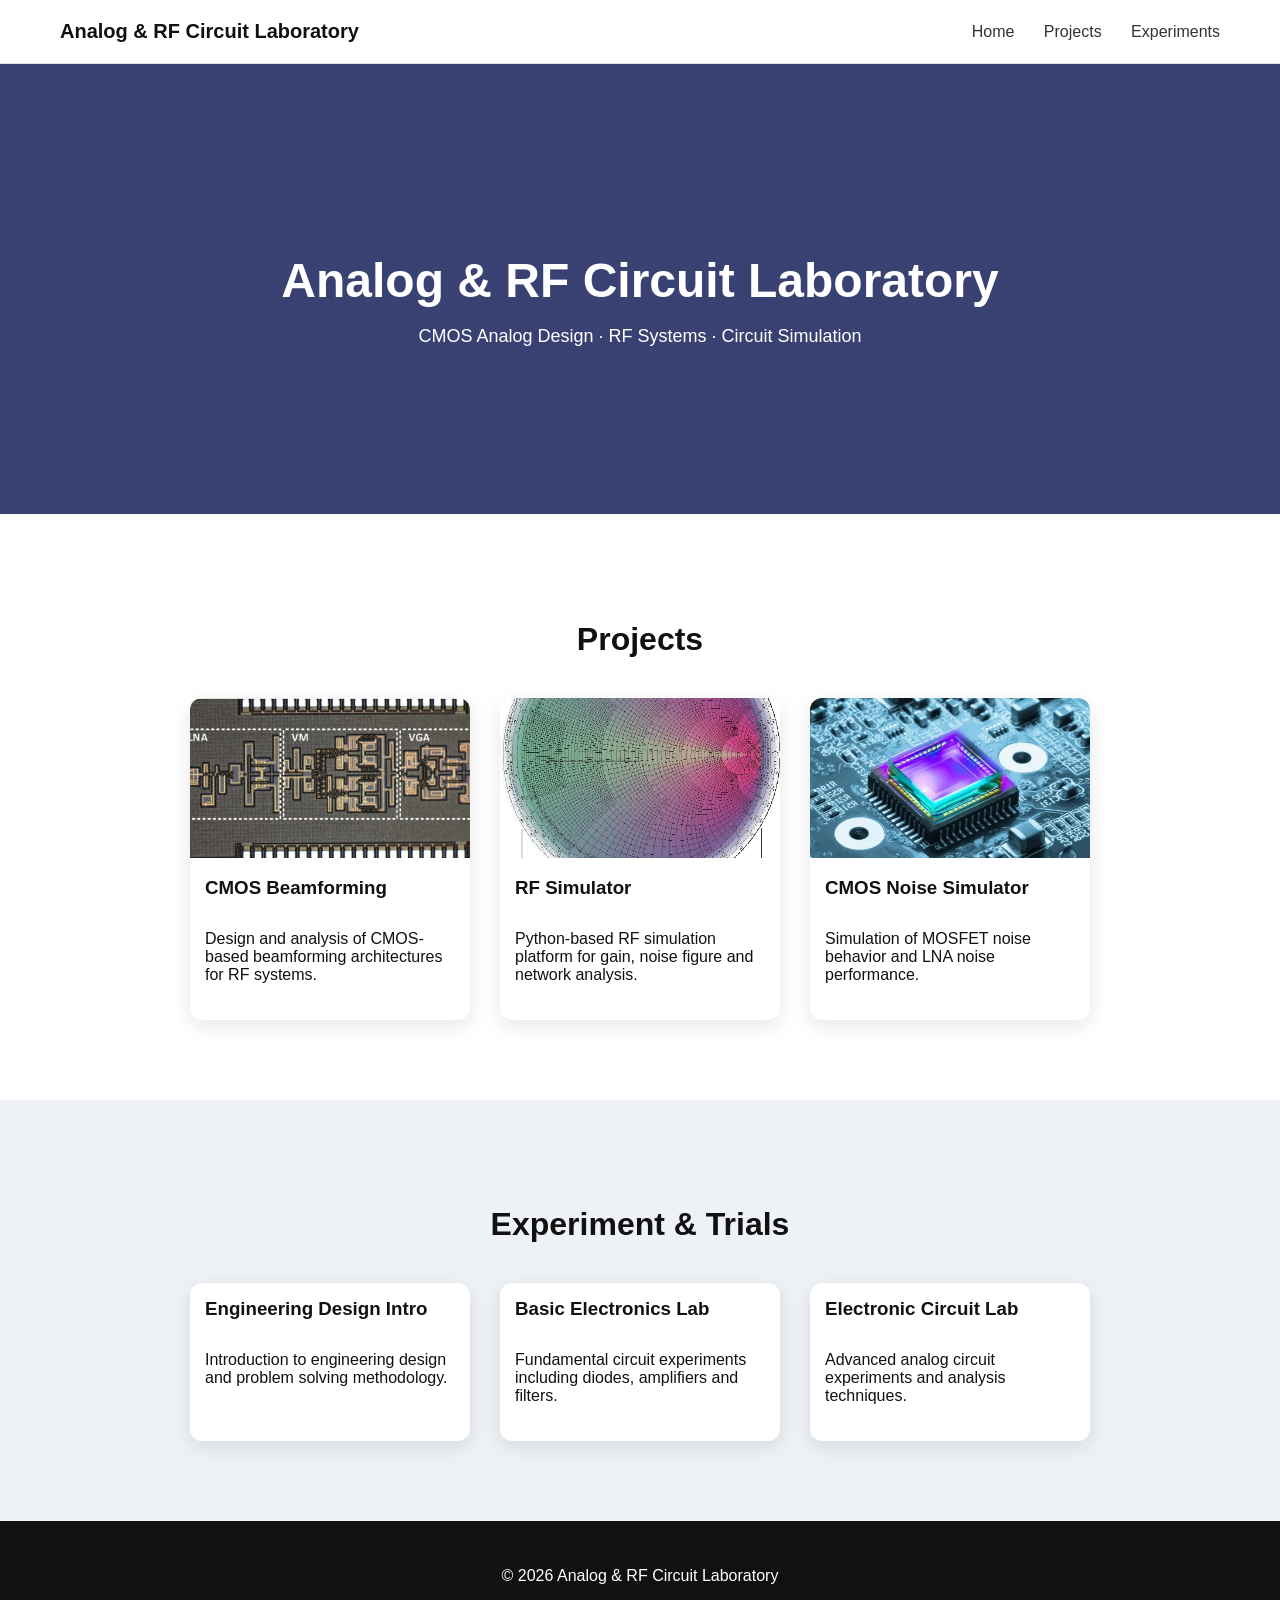
==== index.html @ fc39c9f8 "Update index.html" ====
<!DOCTYPE html>
<html lang="en">
<head>

<meta charset="UTF-8">
<title>Analog & RF Circuit Laboratory</title>

<link rel="stylesheet" href="style.css">

</head>

<body>

<header>

<div class="logo">
Analog & RF Circuit Laboratory
</div>

<nav>

<a href="#">Home</a>
<a href="#">Projects</a>
<a href="#">Experiments</a>

</nav>

</header>

<section class="hero">

<div class="hero-content">

<h1>Analog & RF Circuit Laboratory</h1>

<p>
CMOS Analog Design · RF Systems · Circuit Simulation
</p>

</div>

</section>


<section class="projects">

<h2>Projects</h2>

<div class="card-container">

<div class="card">

<img src="images/CMOS beam.png">

<h3>CMOS Beamforming</h3>

<p>
Design and analysis of CMOS-based beamforming architectures
for RF systems.
</p>

</div>


<div class="card">

<img src="images/Smith-Chart.jpg">

<h3>RF Simulator</h3>

<p>
Python-based RF simulation platform for gain,
noise figure and network analysis.
</p>

</div>


<div class="card">

<img src="images/cmos-integrated-circuits.webp">

<h3>CMOS Noise Simulator</h3>

<p>
Simulation of MOSFET noise behavior and
LNA noise performance.
</p>

</div>

</div>

</section>


<section class="experiments">

<h2>Experiment & Trials</h2>

<div class="card-container">

<div class="card">

<h3>Engineering Design Intro</h3>

<p>
Introduction to engineering design and
problem solving methodology.
</p>

</div>


<div class="card">

<h3>Basic Electronics Lab</h3>

<p>
Fundamental circuit experiments including
diodes, amplifiers and filters.
</p>

</div>


<div class="card">

<h3>Electronic Circuit Lab</h3>

<p>
Advanced analog circuit experiments and
analysis techniques.
</p>

</div>

</div>

</section>


<footer>

<p>© 2026 Analog & RF Circuit Laboratory</p>

</footer>

</body>
</html>
---- style.css ----
body{

font-family: Arial, Helvetica, sans-serif;
margin:0;
background:#f5f7fa;
color:#111;

}

header{

display:flex;
justify-content:space-between;
align-items:center;

padding:20px 60px;

background:white;

border-bottom:1px solid #ddd;

}

.logo{

font-size:20px;
font-weight:bold;

}

nav a{

margin-left:25px;
text-decoration:none;
color:#333;
font-weight:500;

}


/* HERO */

.hero{

height:450px;

background-image:
linear-gradient(rgba(10,20,80,0.8),rgba(10,20,80,0.8)),
url("https://upload.wikimedia.org/wikipedia/commons/4/4b/Common_source_amplifier.svg");

background-size:cover;
background-position:center;

display:flex;
justify-content:center;
align-items:center;

text-align:center;
color:white;

}

.hero h1{

font-size:48px;
margin-bottom:10px;

}

.hero p{

font-size:18px;

}


/* PROJECTS */

.projects{

padding:80px 60px;
background:white;

}

.projects h2{

text-align:center;
font-size:32px;
margin-bottom:40px;

}


.card-container{

display:flex;
justify-content:center;
gap:30px;
flex-wrap:wrap;

}


.card{

width:280px;
background:white;

border-radius:12px;

box-shadow:0 6px 20px rgba(0,0,0,0.1);

overflow:hidden;

transition:0.3s;

}

.card:hover{

transform:translateY(-8px);

box-shadow:0 10px 30px rgba(0,0,0,0.2);

}

.card img{

width:100%;
height:160px;
object-fit:cover;

}

.card h3{

padding:15px;
margin:0;

}

.card p{

padding:0 15px 20px 15px;

}


/* EXPERIMENTS */

.experiments{

padding:80px 60px;
background:#eef2f7;

}

.experiments h2{

text-align:center;
font-size:32px;
margin-bottom:40px;

}


/* FOOTER */

footer{

text-align:center;
padding:30px;
background:#111;
color:white;

}
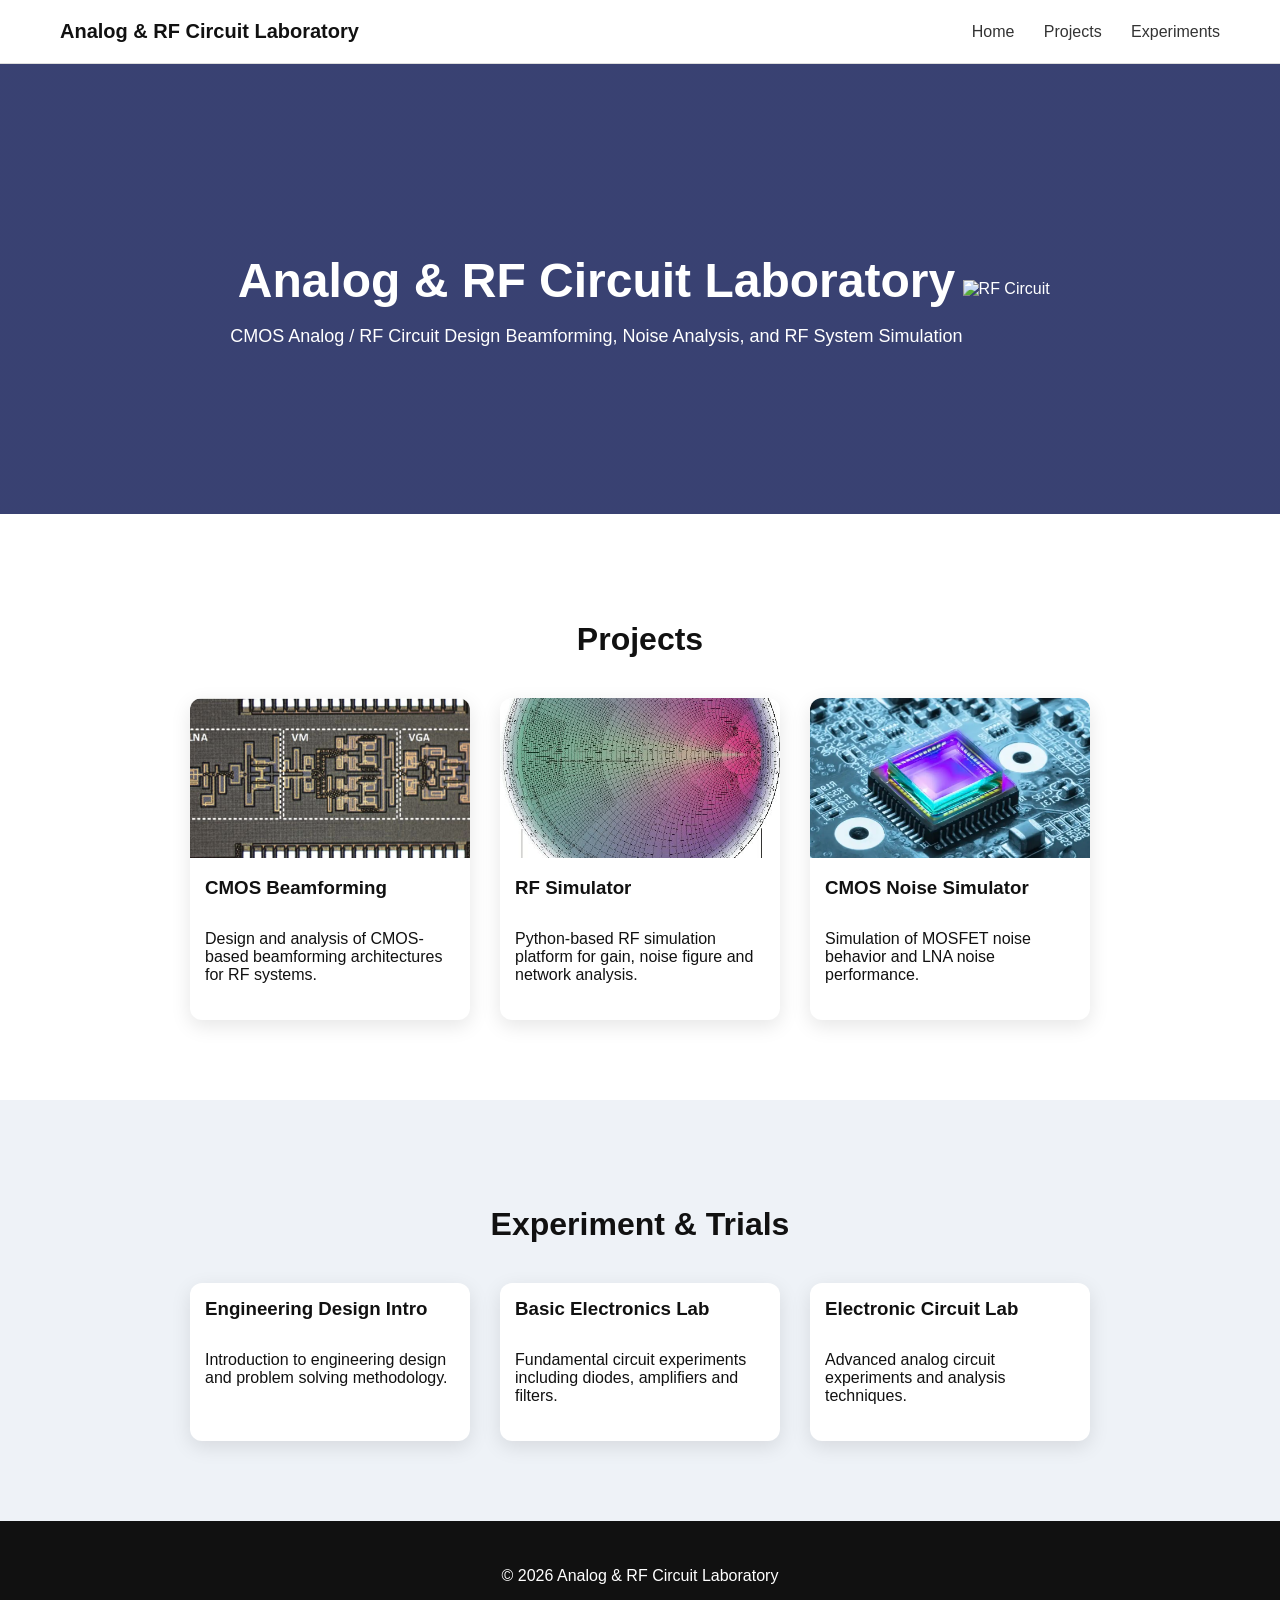
==== commit f82a8652: "Update index.html" ====
--- a/index.html
+++ b/index.html
@@ -29,14 +29,19 @@
 
 <section class="hero">
 
-<div class="hero-content">
+  <div class="hero-text">
+    <h1>Analog & RF Circuit Laboratory</h1>
+    <p>
+      CMOS Analog / RF Circuit Design  
+      Beamforming, Noise Analysis, and RF System Simulation
+    </p>
+  </div>
 
-<h1>Analog & RF Circuit Laboratory</h1>
+  <div class="hero-image">
+    <img src="images/hero-rf.png" alt="RF Circuit">
+  </div>
 
-<p>
-CMOS Analog Design · RF Systems · Circuit Simulation
-</p>
-
+</section>
 </div>
 
 </section>
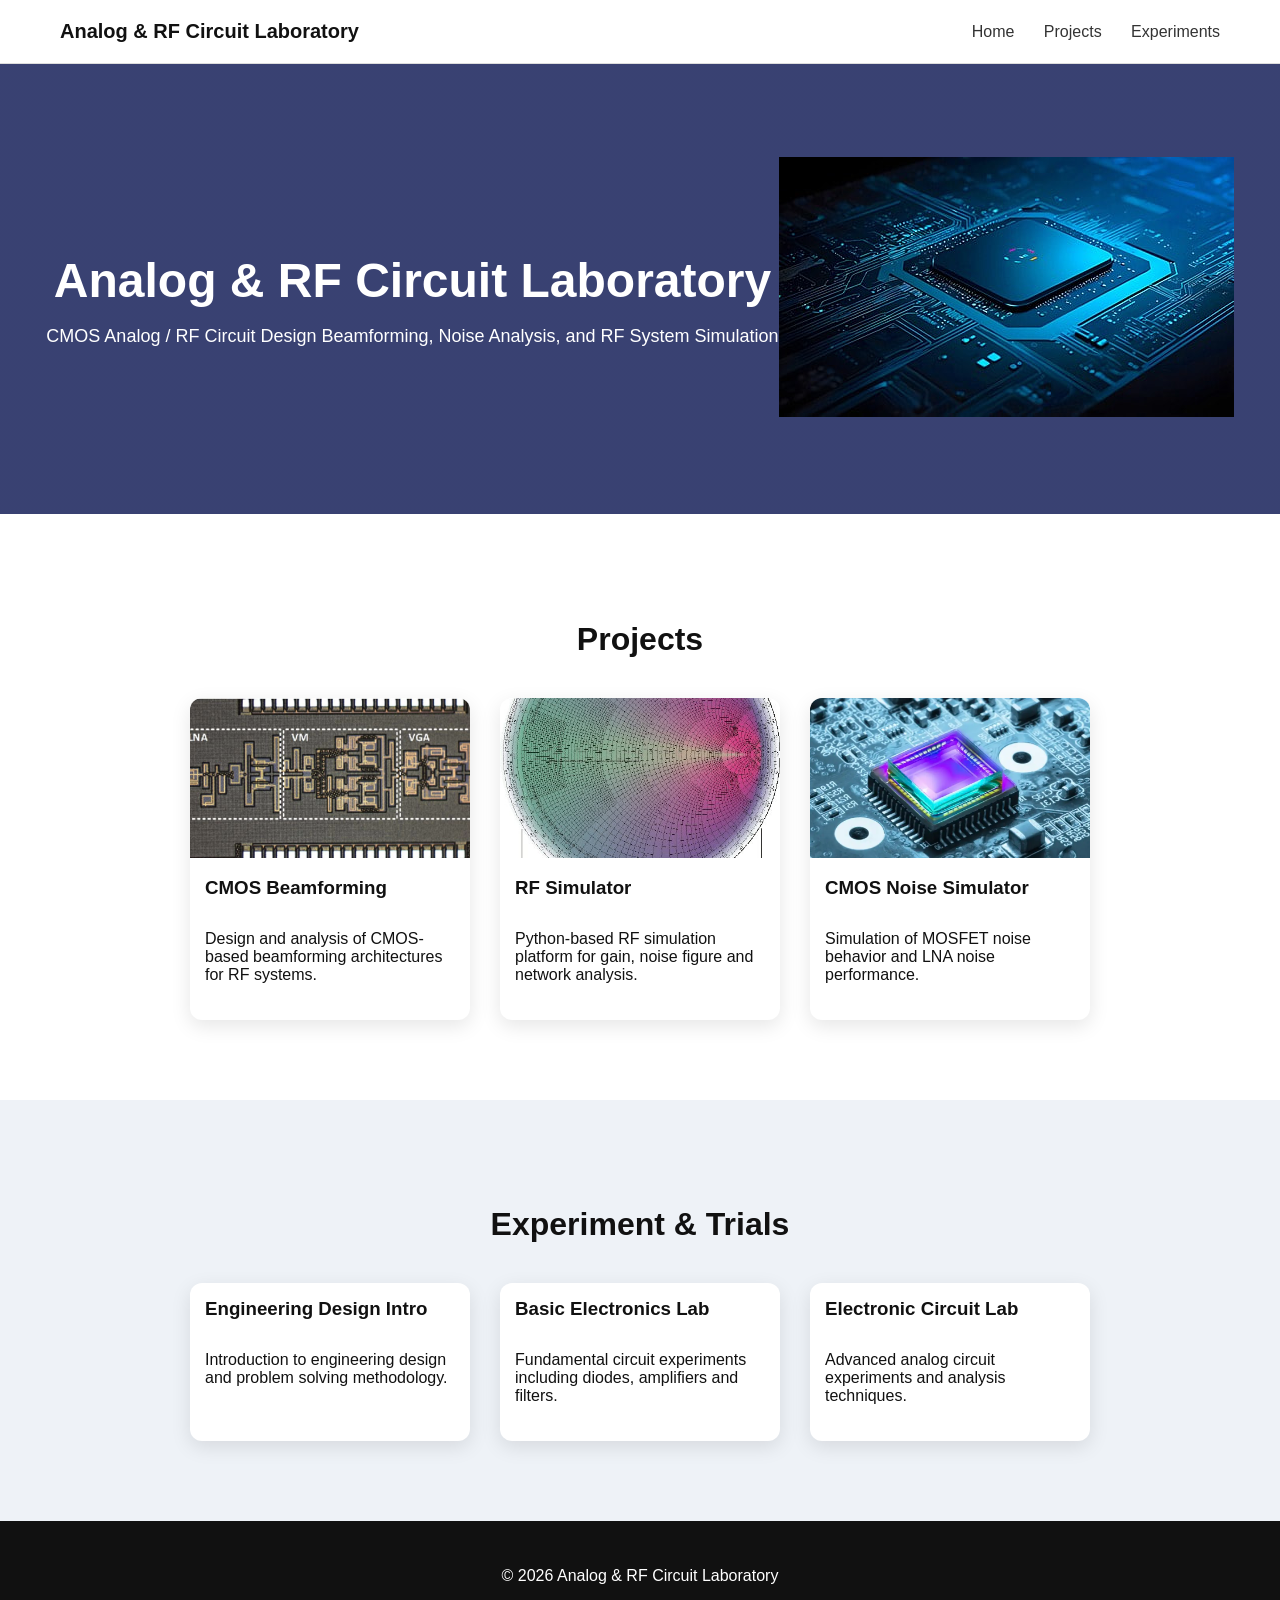
==== commit 398da5ce: "Update index.html" ====
--- a/index.html
+++ b/index.html
@@ -38,7 +38,7 @@
   </div>
 
   <div class="hero-image">
-    <img src="images/hero-rf.png" alt="RF Circuit">
+    <img src="images/전자공학.jpg" alt="RF Circuit">
   </div>
 
 </section>
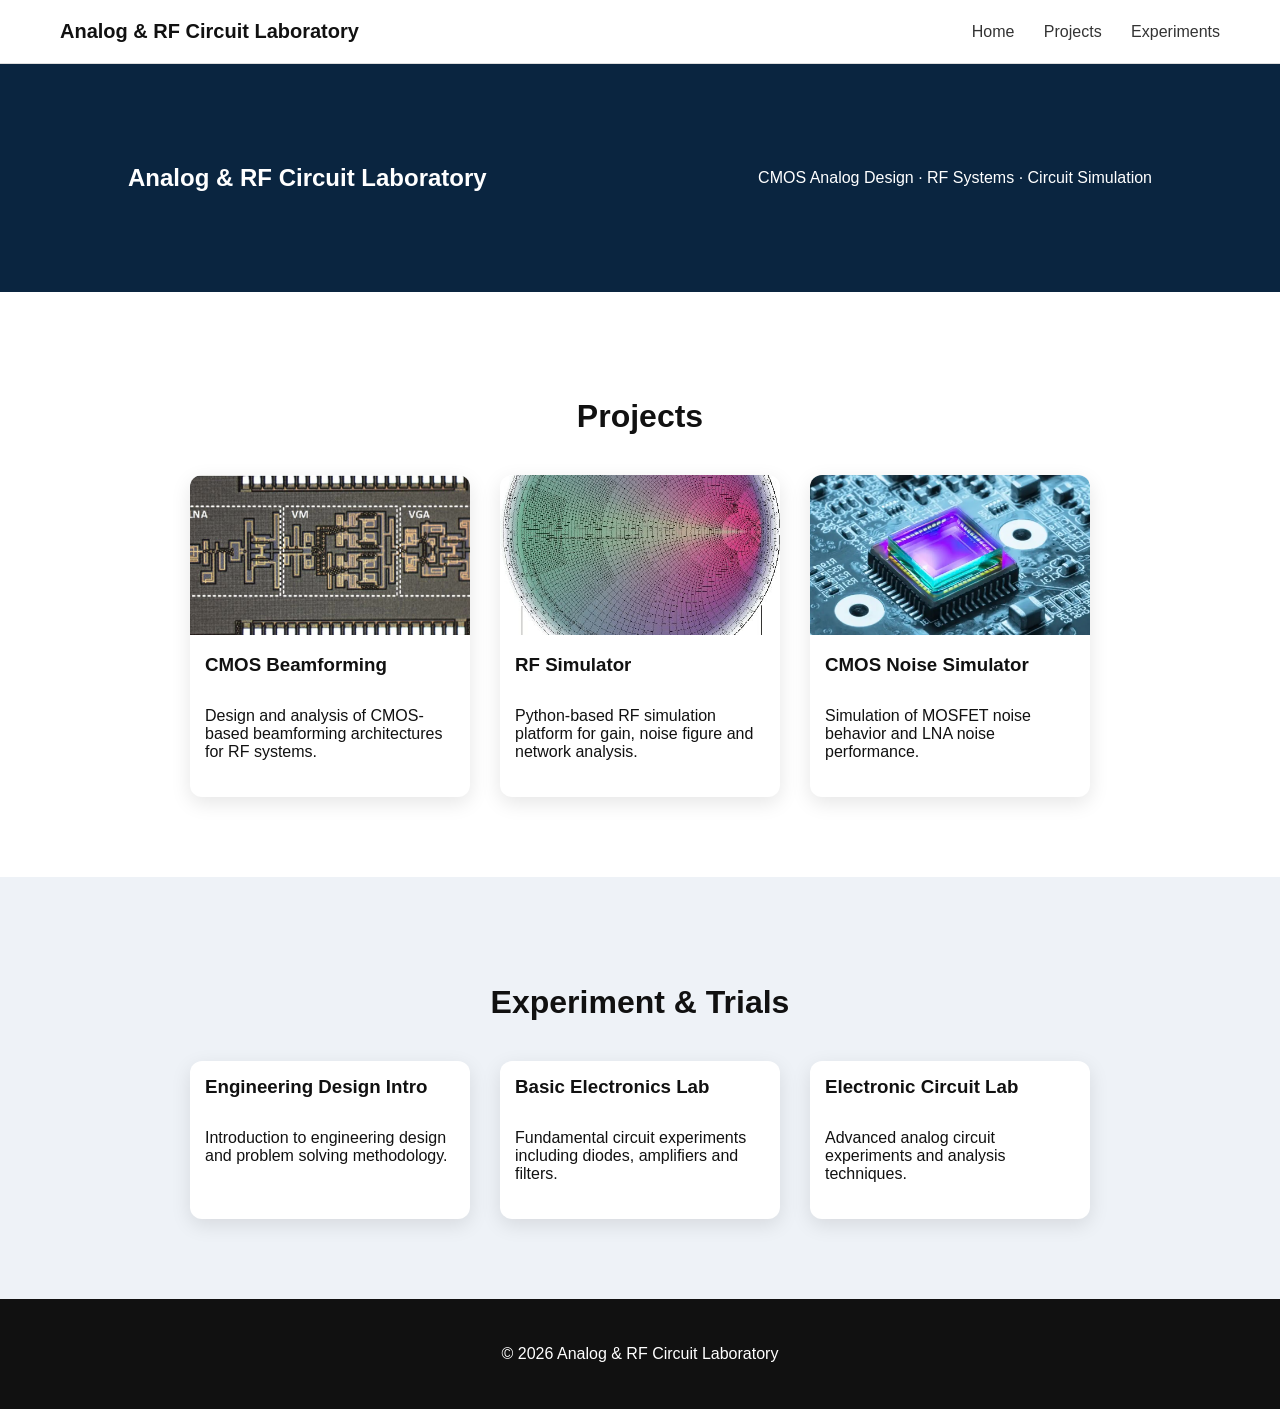
==== commit 1ec18a60: "Update index.html" ====
--- a/index.html
+++ b/index.html
@@ -28,19 +28,10 @@
 </header>
 
 <section class="hero">
-
-  <div class="hero-text">
-    <h1>Analog & RF Circuit Laboratory</h1>
-    <p>
-      CMOS Analog / RF Circuit Design  
-      Beamforming, Noise Analysis, and RF System Simulation
-    </p>
-  </div>
-
-  <div class="hero-image">
-    <img src="images/전자공학.jpg" alt="RF Circuit">
-  </div>
-
+  <h1>Analog & RF Circuit Laboratory</h1>
+  <p>
+    CMOS Analog Design · RF Systems · Circuit Simulation
+  </p>
 </section>
 </div>
 
--- a/style.css
+++ b/style.css
@@ -41,38 +41,32 @@
 /* HERO */
 
 .hero{
-
-height:450px;
-
-background-image:
-linear-gradient(rgba(10,20,80,0.8),rgba(10,20,80,0.8)),
-url("https://upload.wikimedia.org/wikipedia/commons/4/4b/Common_source_amplifier.svg");
-
-background-size:cover;
-background-position:center;
-
 display:flex;
-justify-content:center;
 align-items:center;
-
-text-align:center;
+justify-content:space-between;
+padding:80px 10%;
+background:#0a2540;
 color:white;
-
 }
 
-.hero h1{
-
-font-size:48px;
-margin-bottom:10px;
-
+.hero-text{
+max-width:600px;
 }
 
-.hero p{
-
-font-size:18px;
-
+.hero-text h1{
+font-size:48px;
+margin-bottom:20px;
 }
 
+.hero-text p{
+font-size:18px;
+line-height:1.6;
+}
+
+.hero-image img{
+width:380px;
+opacity:0.9;
+}
 
 /* PROJECTS */
 
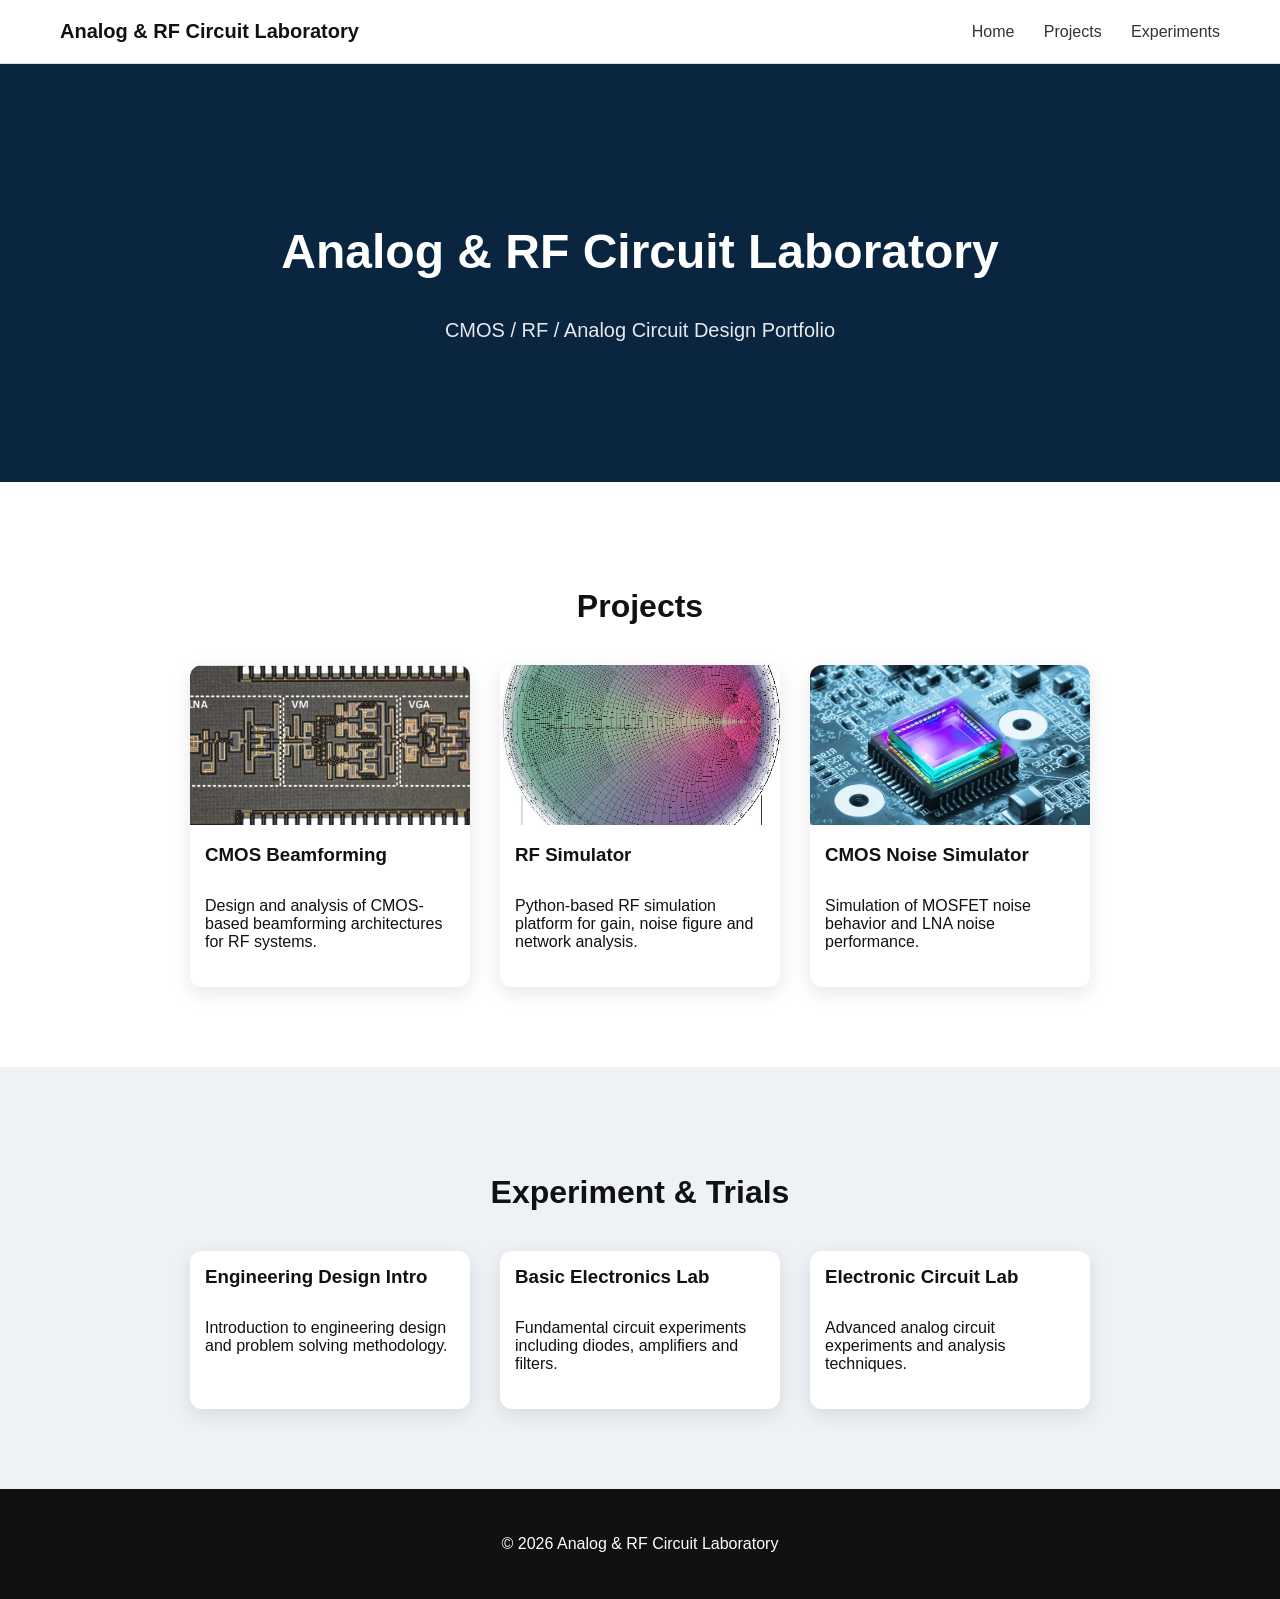
==== commit a6c858fe: "Update index.html" ====
--- a/index.html
+++ b/index.html
@@ -29,10 +29,9 @@
 
 <section class="hero">
   <h1>Analog & RF Circuit Laboratory</h1>
-  <p>
-    CMOS Analog Design · RF Systems · Circuit Simulation
-  </p>
+  <p>CMOS / RF / Analog Circuit Design Portfolio</p>
 </section>
+  
 </div>
 
 </section>
--- a/style.css
+++ b/style.css
@@ -42,32 +42,26 @@
 
 .hero{
 display:flex;
+flex-direction:column;
+justify-content:center;
 align-items:center;
-justify-content:space-between;
-padding:80px 10%;
+text-align:center;
+
+padding:120px 20px;
+
 background:#0a2540;
 color:white;
 }
 
-.hero-text{
-max-width:600px;
-}
-
-.hero-text h1{
+.hero h1{
 font-size:48px;
 margin-bottom:20px;
 }
 
-.hero-text p{
-font-size:18px;
-line-height:1.6;
-}
-
-.hero-image img{
-width:380px;
+.hero p{
+font-size:20px;
 opacity:0.9;
 }
-
 /* PROJECTS */
 
 .projects{
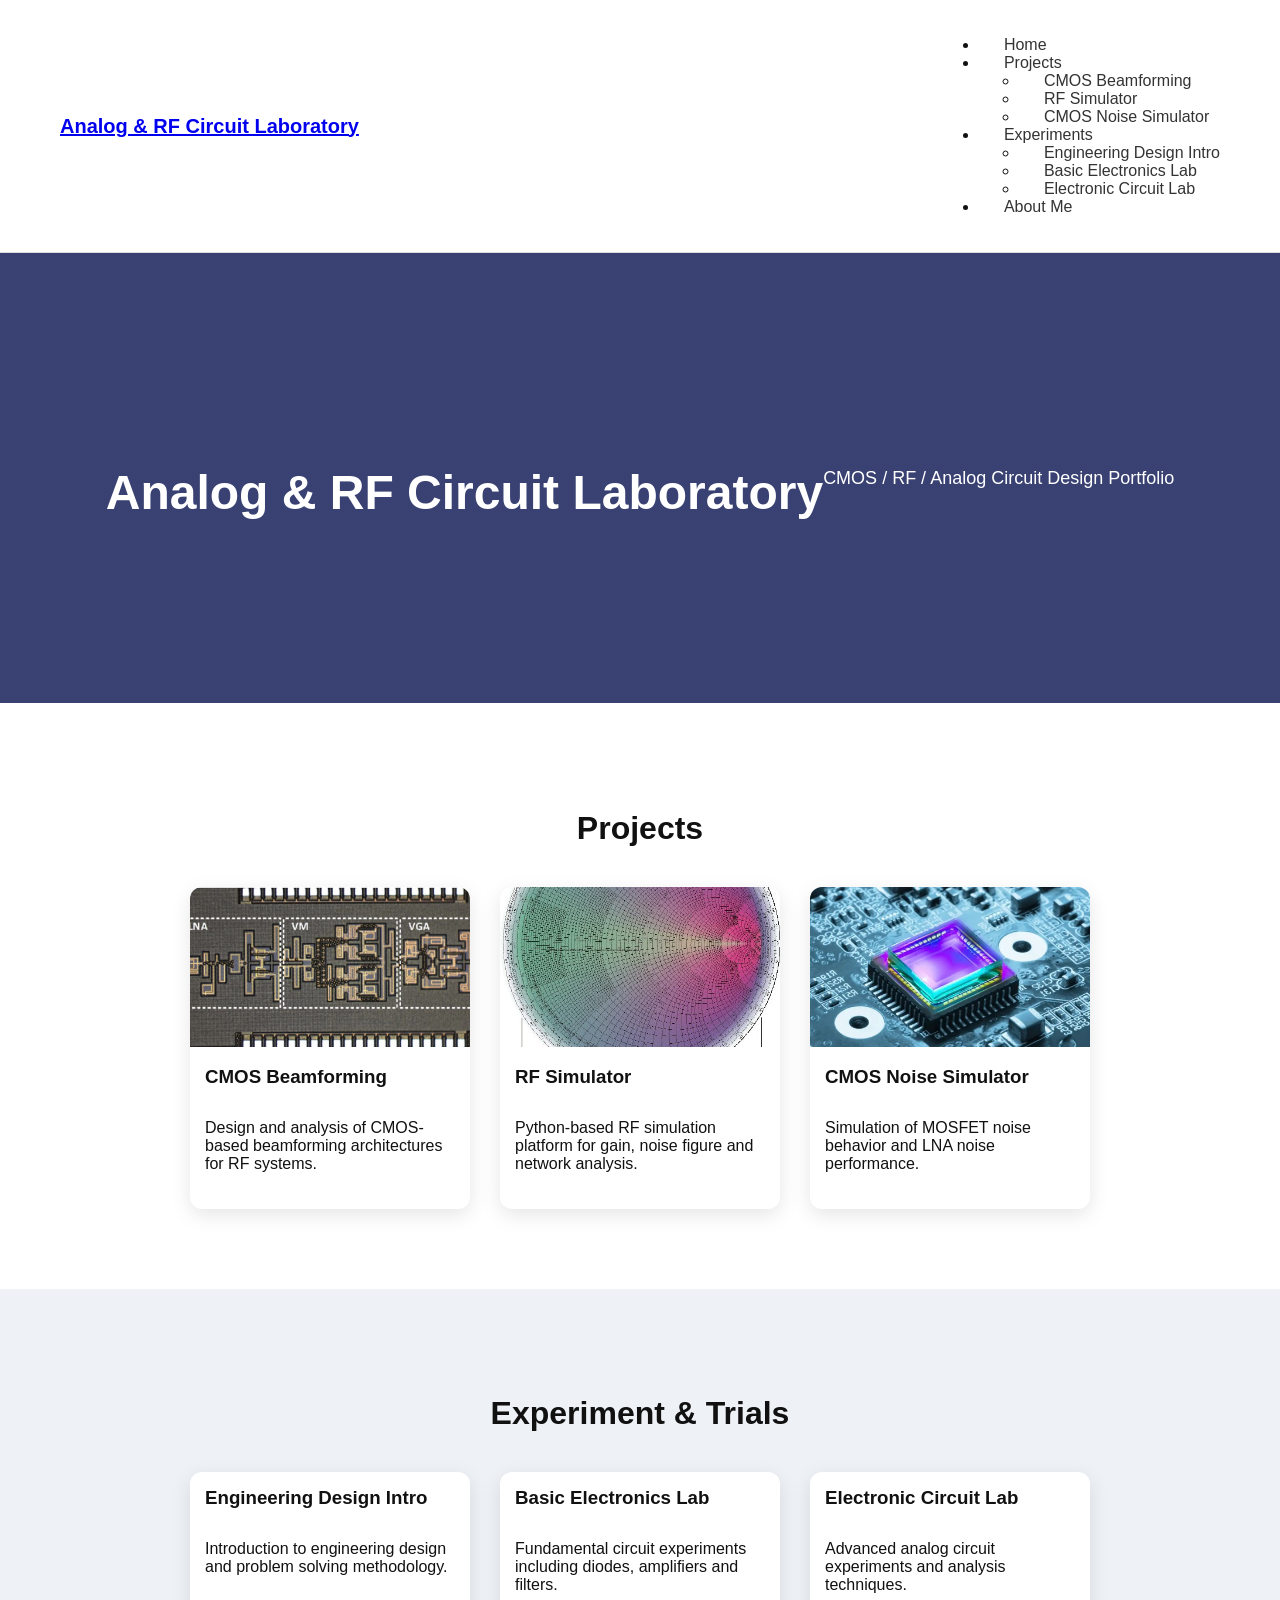
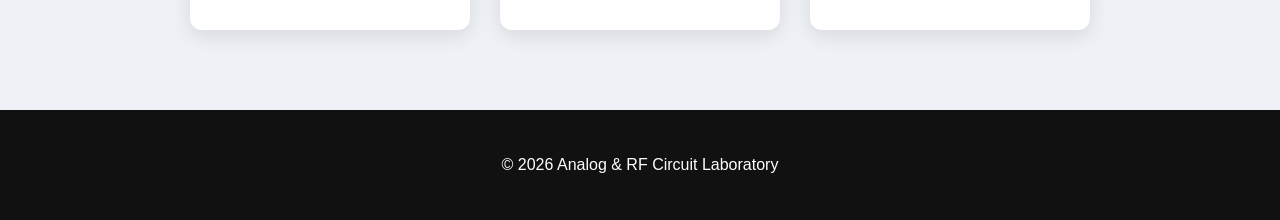
==== commit 62d385fb: "Update index.html" ====
--- a/index.html
+++ b/index.html
@@ -14,14 +14,48 @@
 <header>
 
 <div class="logo">
-Analog & RF Circuit Laboratory
+<a href="index.html">Analog & RF Circuit Laboratory</a>
 </div>
 
 <nav>
 
-<a href="#">Home</a>
+<ul class="nav-menu">
+
+<li>
+<a href="index.html">Home</a>
+</li>
+
+<li class="dropdown">
 <a href="#">Projects</a>
+
+<ul class="dropdown-menu">
+
+<li><a href="#">CMOS Beamforming</a></li>
+<li><a href="#">RF Simulator</a></li>
+<li><a href="#">CMOS Noise Simulator</a></li>
+
+</ul>
+
+</li>
+
+<li class="dropdown">
 <a href="#">Experiments</a>
+
+<ul class="dropdown-menu">
+
+<li><a href="#">Engineering Design Intro</a></li>
+<li><a href="#">Basic Electronics Lab</a></li>
+<li><a href="#">Electronic Circuit Lab</a></li>
+
+</ul>
+
+</li>
+
+<li>
+<a href="about.html">About Me</a>
+</li>
+
+</ul>
 
 </nav>
 
--- a/style.css
+++ b/style.css
@@ -41,26 +41,36 @@
 /* HERO */
 
 .hero{
+
+height:450px;
+
+background-image:
+linear-gradient(rgba(10,20,80,0.8),rgba(10,20,80,0.8)),
+url("https://upload.wikimedia.org/wikipedia/commons/4/4b/Common_source_amplifier.svg");
+
+background-size:cover;
+background-position:center;
+
 display:flex;
-flex-direction:column;
 justify-content:center;
 align-items:center;
+
 text-align:center;
+color:white;
 
-padding:120px 20px;
-
-background:#0a2540;
-color:white;
 }
 
 .hero h1{
+
 font-size:48px;
-margin-bottom:20px;
+margin-bottom:10px;
+
 }
 
 .hero p{
-font-size:20px;
-opacity:0.9;
+
+font-size:18px;
+
 }
 /* PROJECTS */
 
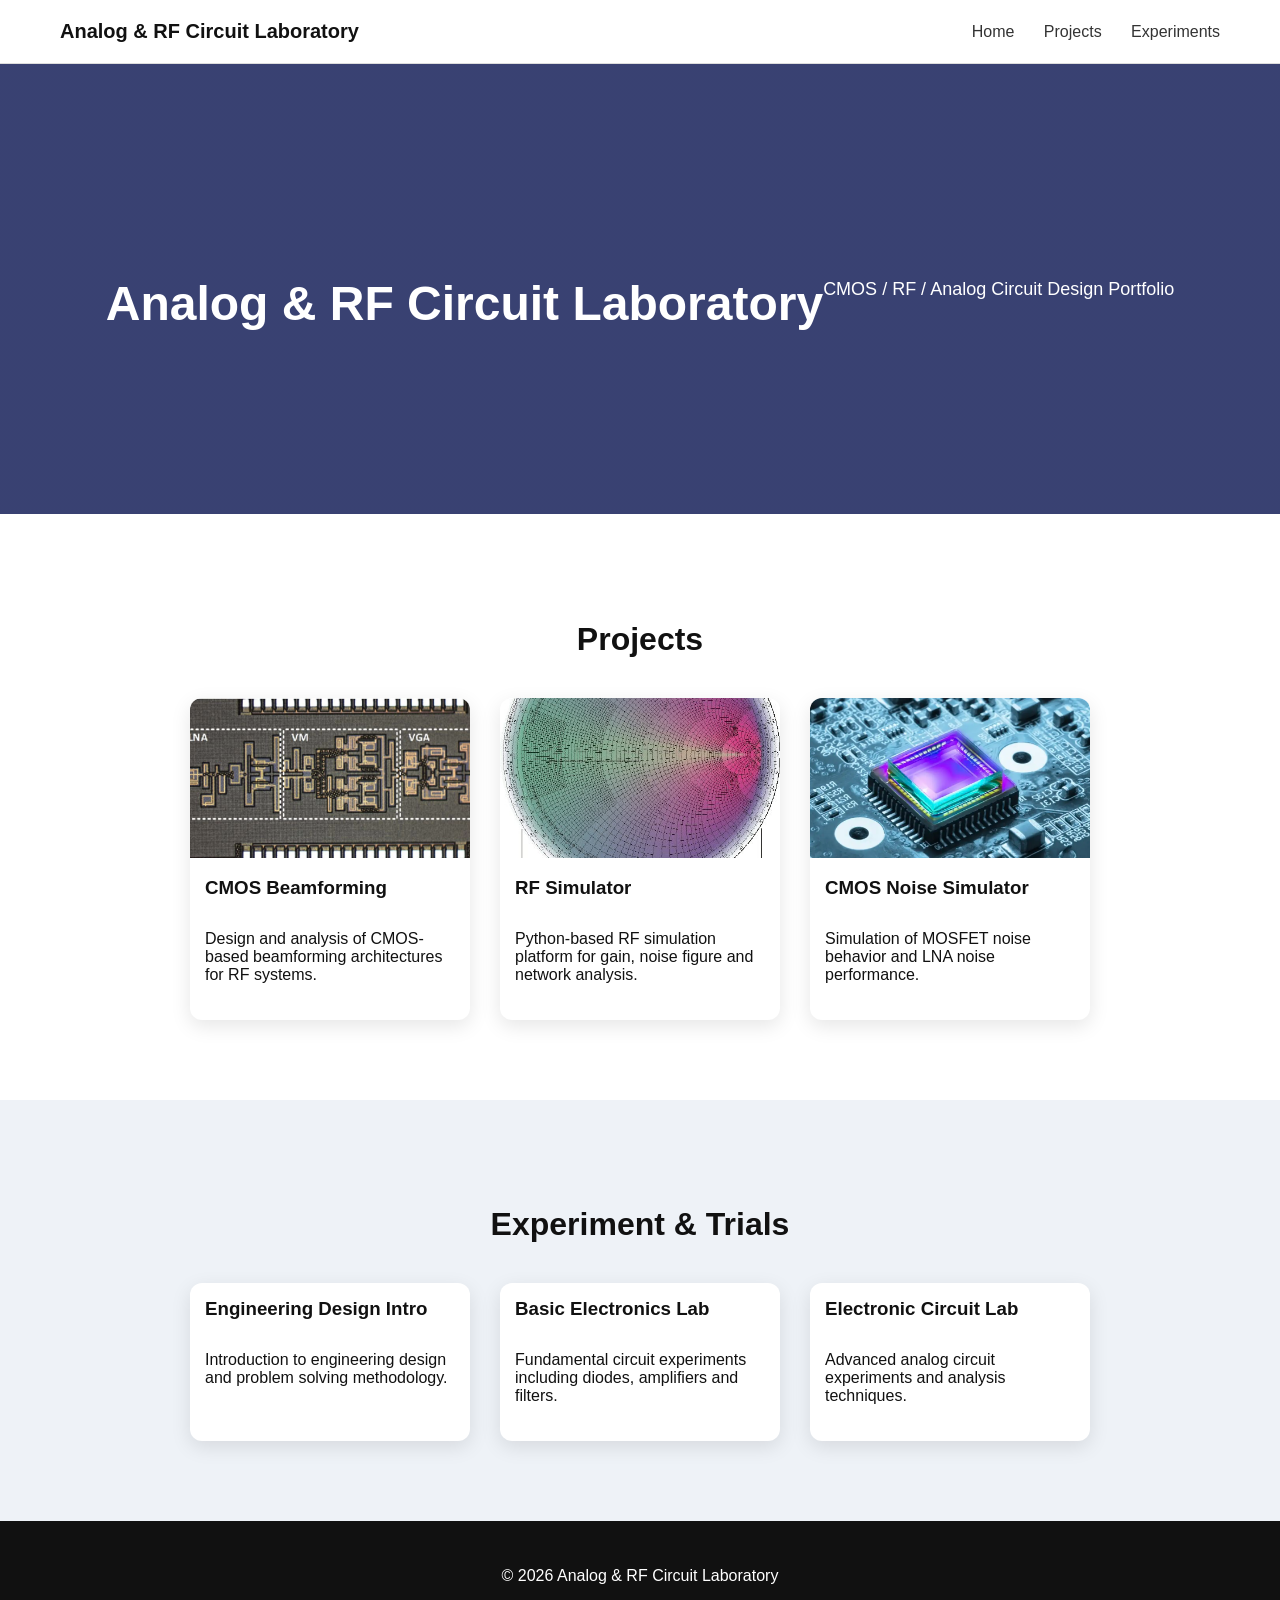
==== commit 466701ef: "Refactor navigation menu in index.html" ====
--- a/index.html
+++ b/index.html
@@ -14,48 +14,14 @@
 <header>
 
 <div class="logo">
-<a href="index.html">Analog & RF Circuit Laboratory</a>
+Analog & RF Circuit Laboratory
 </div>
 
 <nav>
 
-<ul class="nav-menu">
-
-<li>
-<a href="index.html">Home</a>
-</li>
-
-<li class="dropdown">
+<a href="#">Home</a>
 <a href="#">Projects</a>
-
-<ul class="dropdown-menu">
-
-<li><a href="#">CMOS Beamforming</a></li>
-<li><a href="#">RF Simulator</a></li>
-<li><a href="#">CMOS Noise Simulator</a></li>
-
-</ul>
-
-</li>
-
-<li class="dropdown">
 <a href="#">Experiments</a>
-
-<ul class="dropdown-menu">
-
-<li><a href="#">Engineering Design Intro</a></li>
-<li><a href="#">Basic Electronics Lab</a></li>
-<li><a href="#">Electronic Circuit Lab</a></li>
-
-</ul>
-
-</li>
-
-<li>
-<a href="about.html">About Me</a>
-</li>
-
-</ul>
 
 </nav>
 
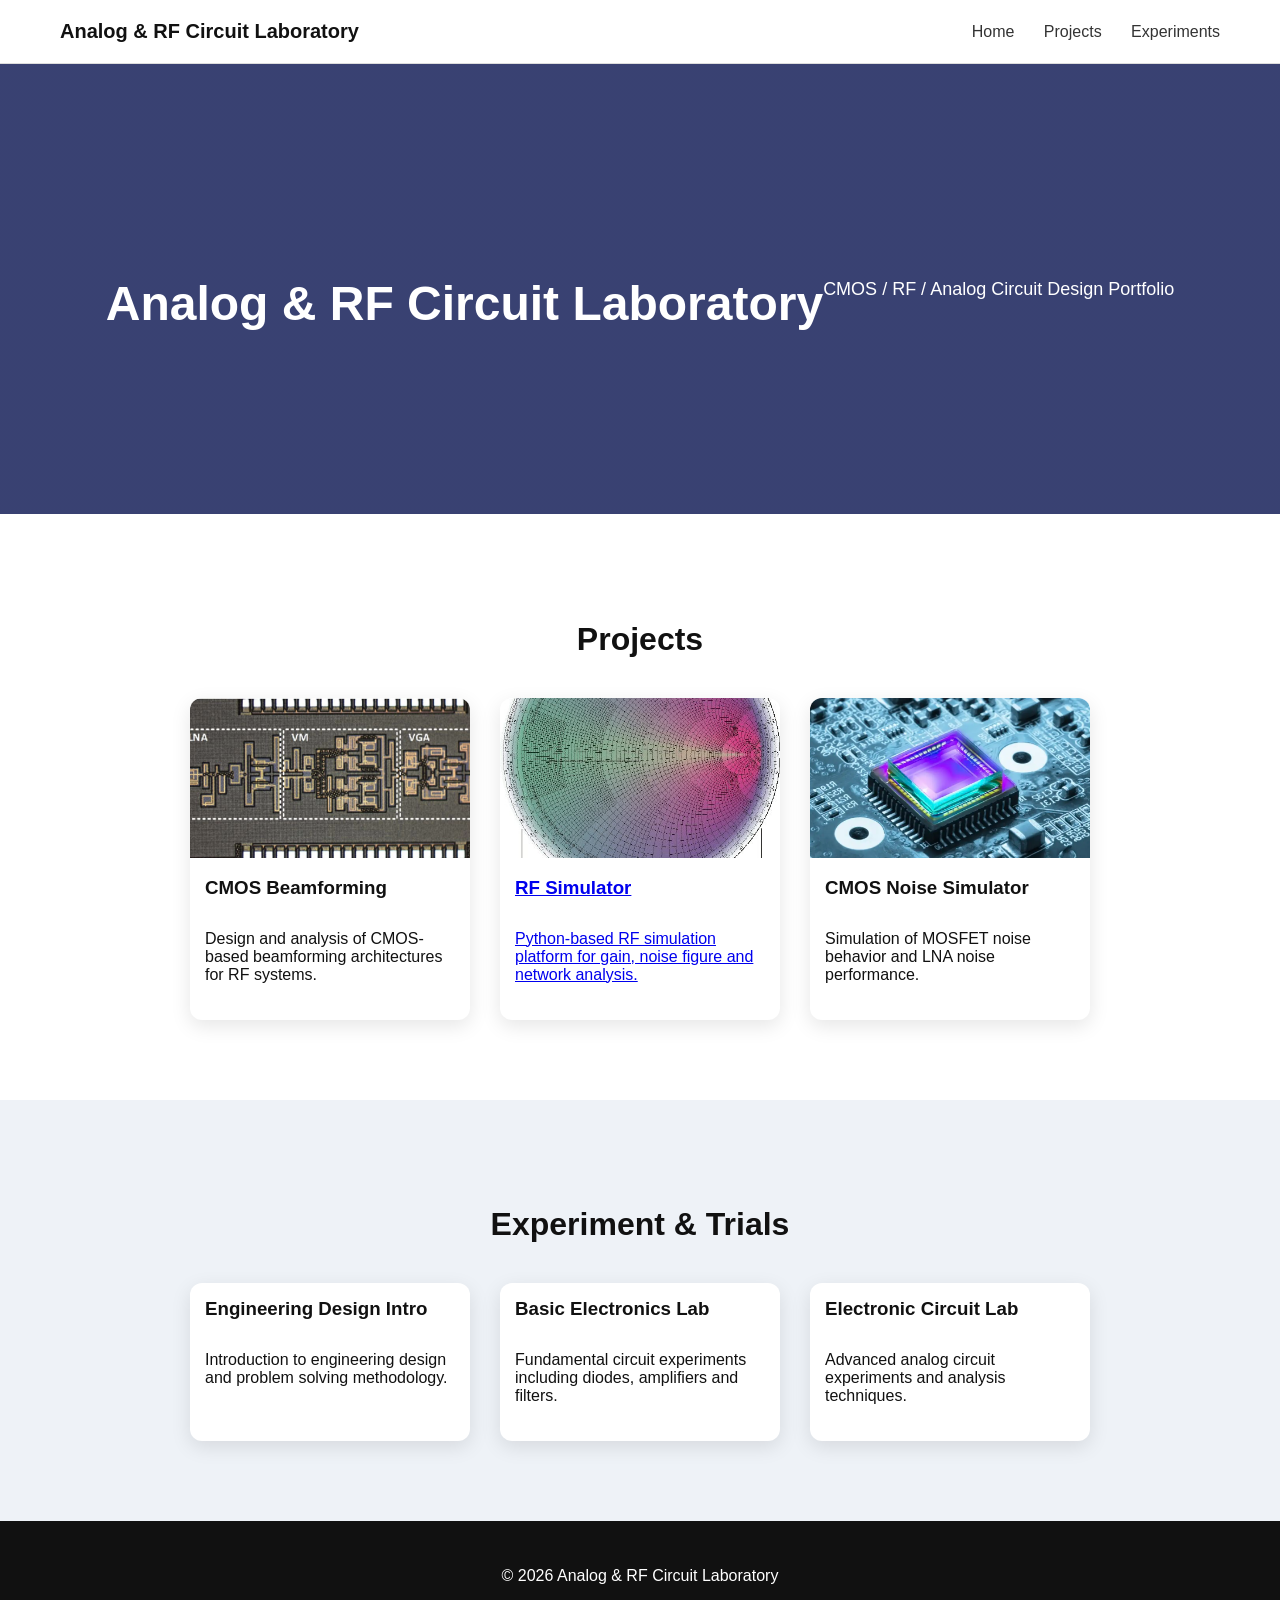
==== commit e581348c: "Update index.html" ====
--- a/index.html
+++ b/index.html
@@ -57,6 +57,8 @@
 </div>
 
 
+<a href="projects/project2.html" class="card-link">
+
 <div class="card">
 
 <img src="images/Smith-Chart.jpg">
@@ -69,6 +71,8 @@
 </p>
 
 </div>
+
+</a>
 
 
 <div class="card">
--- a/style.css
+++ b/style.css
@@ -72,6 +72,8 @@
 font-size:18px;
 
 }
+
+
 /* PROJECTS */
 
 .projects{
